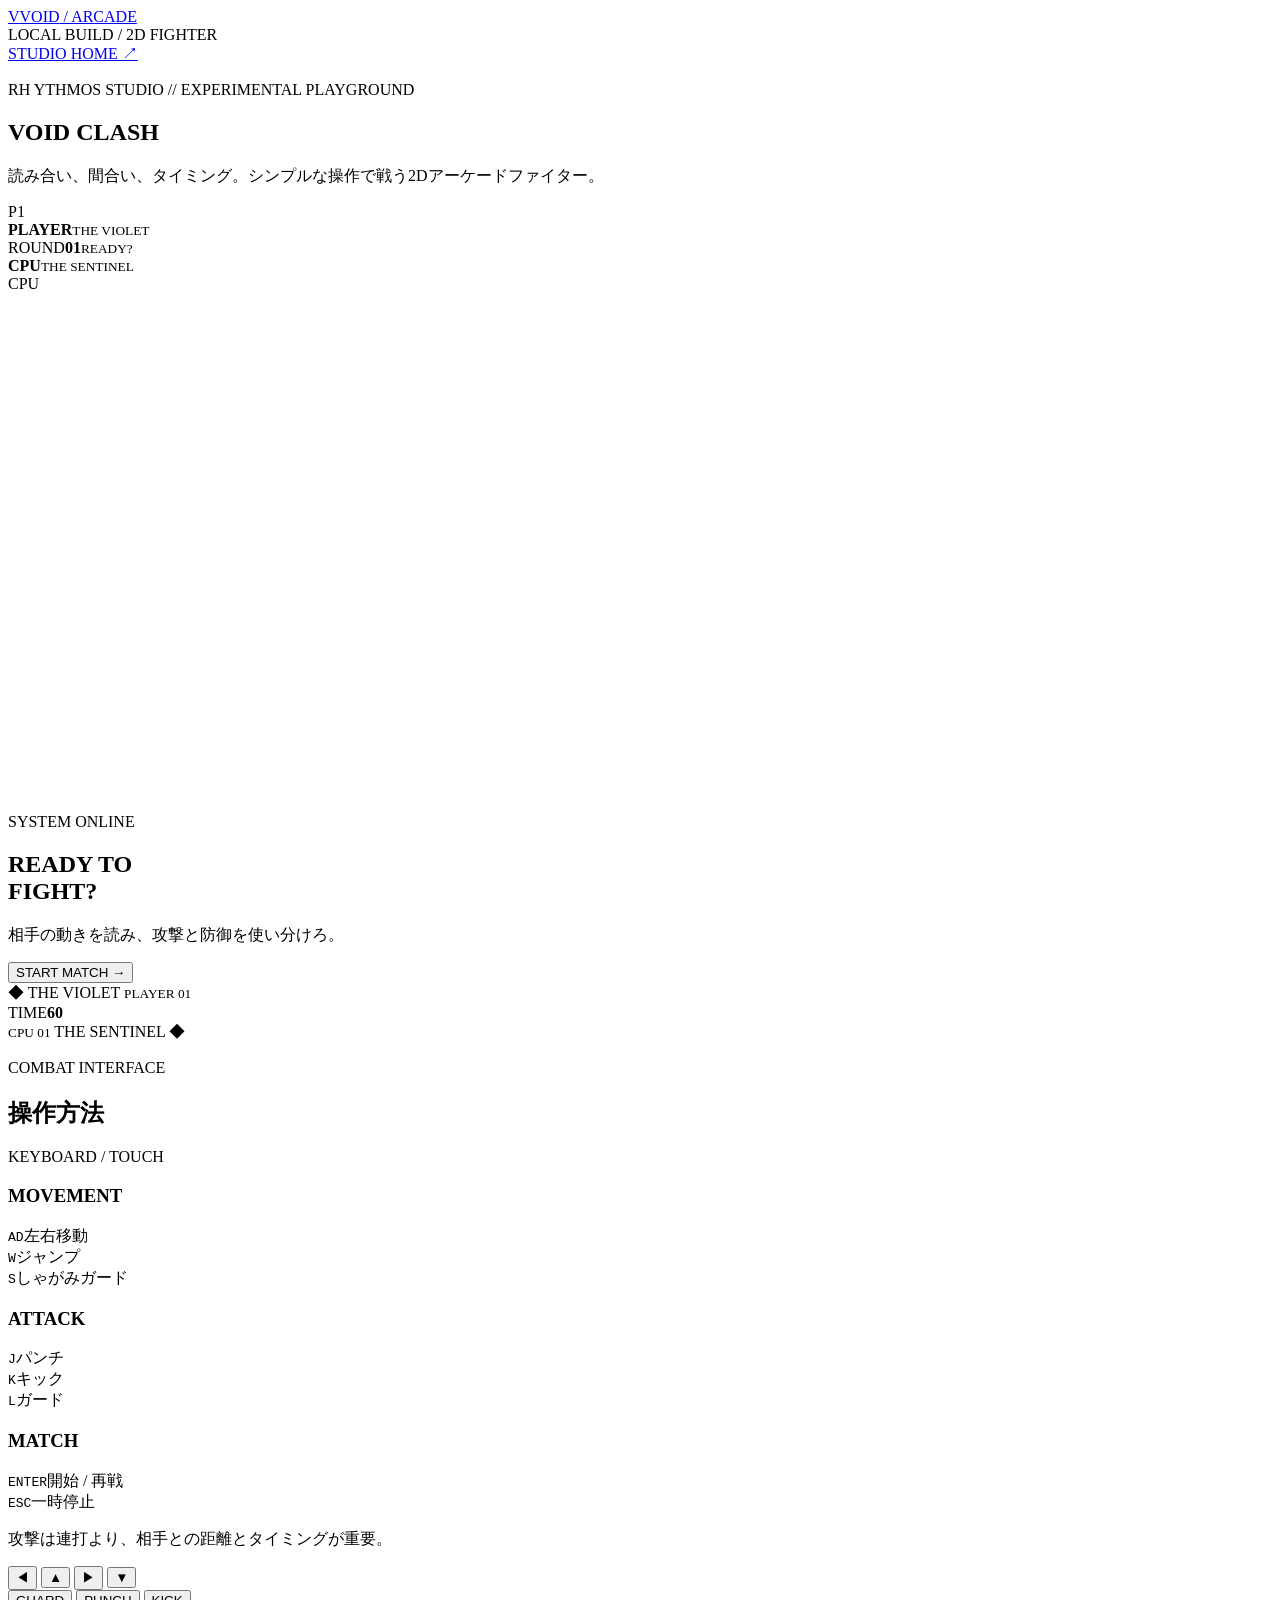
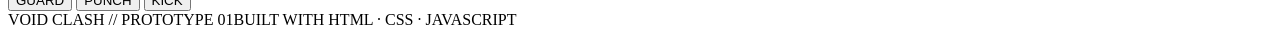
==== games/index.html @ a26259b1 "Add VOID CLASH 2D fighting game" ====
<!doctype html>
<html lang="ja">
<head>
  <meta charset="utf-8">
  <meta name="viewport" content="width=device-width, initial-scale=1, viewport-fit=cover">
  <meta name="theme-color" content="#0b0a18">
  <meta name="description" content="ブラウザで遊べる2D対戦格闘ゲーム。">
  <title>VOID CLASH // 2D FIGHTER</title>
  <link rel="stylesheet" href="./style.css">
  <script src="./game.js" defer></script>
</head>
<body>
  <div class="scanlines" aria-hidden="true"></div>
  <header class="topbar">
    <a class="brand" href="../index.html"><span class="brand-mark">V</span><span>VOID<span class="brand-muted"> / ARCADE</span></span></a>
    <div class="top-meta"><span class="live-dot"></span> LOCAL BUILD <span class="meta-divider">/</span> 2D FIGHTER</div>
    <a class="back-link" href="../index.html">STUDIO HOME ↗</a>
  </header>

  <main class="page-shell">
    <section class="intro">
      <p class="eyebrow">RH YTHMOS STUDIO // EXPERIMENTAL PLAYGROUND</p>
      <h1>VOID <span>CLASH</span></h1>
      <p class="intro-copy">読み合い、間合い、タイミング。シンプルな操作で戦う2Dアーケードファイター。</p>
    </section>

    <section class="game-panel" aria-label="ゲーム画面">
      <div class="match-header">
        <div class="fighter-label player-label"><span class="side-tag">P1</span><div><strong>PLAYER</strong><small>THE VIOLET</small></div></div>
        <div class="round-display"><span>ROUND</span><strong id="round-number">01</strong><small id="match-status">READY?</small></div>
        <div class="fighter-label enemy-label"><div><strong>CPU</strong><small>THE SENTINEL</small></div><span class="side-tag">CPU</span></div>
      </div>

      <div class="health-row">
        <div class="health-track player-track"><div class="health-fill" id="player-health"></div></div>
        <div class="health-track enemy-track"><div class="health-fill" id="enemy-health"></div></div>
      </div>

      <div class="canvas-wrap">
        <canvas id="arena" width="960" height="500" aria-label="格闘ゲームのアリーナ"></canvas>
        <div class="arena-overlay" id="arena-overlay">
          <div class="overlay-card">
            <p class="overlay-kicker">SYSTEM ONLINE</p>
            <h2 id="overlay-title">READY TO<br><span>FIGHT?</span></h2>
            <p id="overlay-copy">相手の動きを読み、攻撃と防御を使い分けろ。</p>
            <button id="start-button" class="primary-button">START MATCH <span>→</span></button>
          </div>
        </div>
        <div class="hit-flash" id="hit-flash" aria-hidden="true"></div>
      </div>

      <div class="match-footer">
        <div class="fighter-caption"><span class="caption-symbol">◆</span> THE VIOLET <small>PLAYER 01</small></div>
        <div class="timer-box"><span>TIME</span><strong id="timer">60</strong></div>
        <div class="fighter-caption right-caption"><small>CPU 01</small> THE SENTINEL <span class="caption-symbol">◆</span></div>
      </div>
    </section>

    <section class="control-deck">
      <div class="control-heading"><div><p class="eyebrow">COMBAT INTERFACE</p><h2>操作方法</h2></div><span class="control-note">KEYBOARD / TOUCH</span></div>
      <div class="control-grid">
        <div class="control-group">
          <h3>MOVEMENT</h3>
          <div class="key-row"><kbd>A</kbd><kbd>D</kbd><span>左右移動</span></div>
          <div class="key-row"><kbd>W</kbd><span>ジャンプ</span></div>
          <div class="key-row"><kbd>S</kbd><span>しゃがみガード</span></div>
        </div>
        <div class="control-group">
          <h3>ATTACK</h3>
          <div class="key-row"><kbd>J</kbd><span>パンチ</span></div>
          <div class="key-row"><kbd>K</kbd><span>キック</span></div>
          <div class="key-row"><kbd>L</kbd><span>ガード</span></div>
        </div>
        <div class="control-group">
          <h3>MATCH</h3>
          <div class="key-row"><kbd>ENTER</kbd><span>開始 / 再戦</span></div>
          <div class="key-row"><kbd>ESC</kbd><span>一時停止</span></div>
          <p class="control-hint">攻撃は連打より、相手との距離とタイミングが重要。</p>
        </div>
      </div>
      <div class="touch-controls" aria-label="タッチ操作">
        <div class="touch-cluster movement-touch">
          <button data-key="a" aria-label="左へ移動">◀</button>
          <button data-key="w" aria-label="ジャンプ">▲</button>
          <button data-key="d" aria-label="右へ移動">▶</button>
          <button data-key="s" aria-label="しゃがむ">▼</button>
        </div>
        <div class="touch-cluster action-touch">
          <button data-key="l" class="guard-touch">GUARD</button>
          <button data-key="j" class="punch-touch">PUNCH</button>
          <button data-key="k" class="kick-touch">KICK</button>
        </div>
      </div>
    </section>

    <footer class="page-footer"><span>VOID CLASH // PROTOTYPE 01</span><span>BUILT WITH HTML · CSS · JAVASCRIPT</span></footer>
  </main>
</body>
</html>
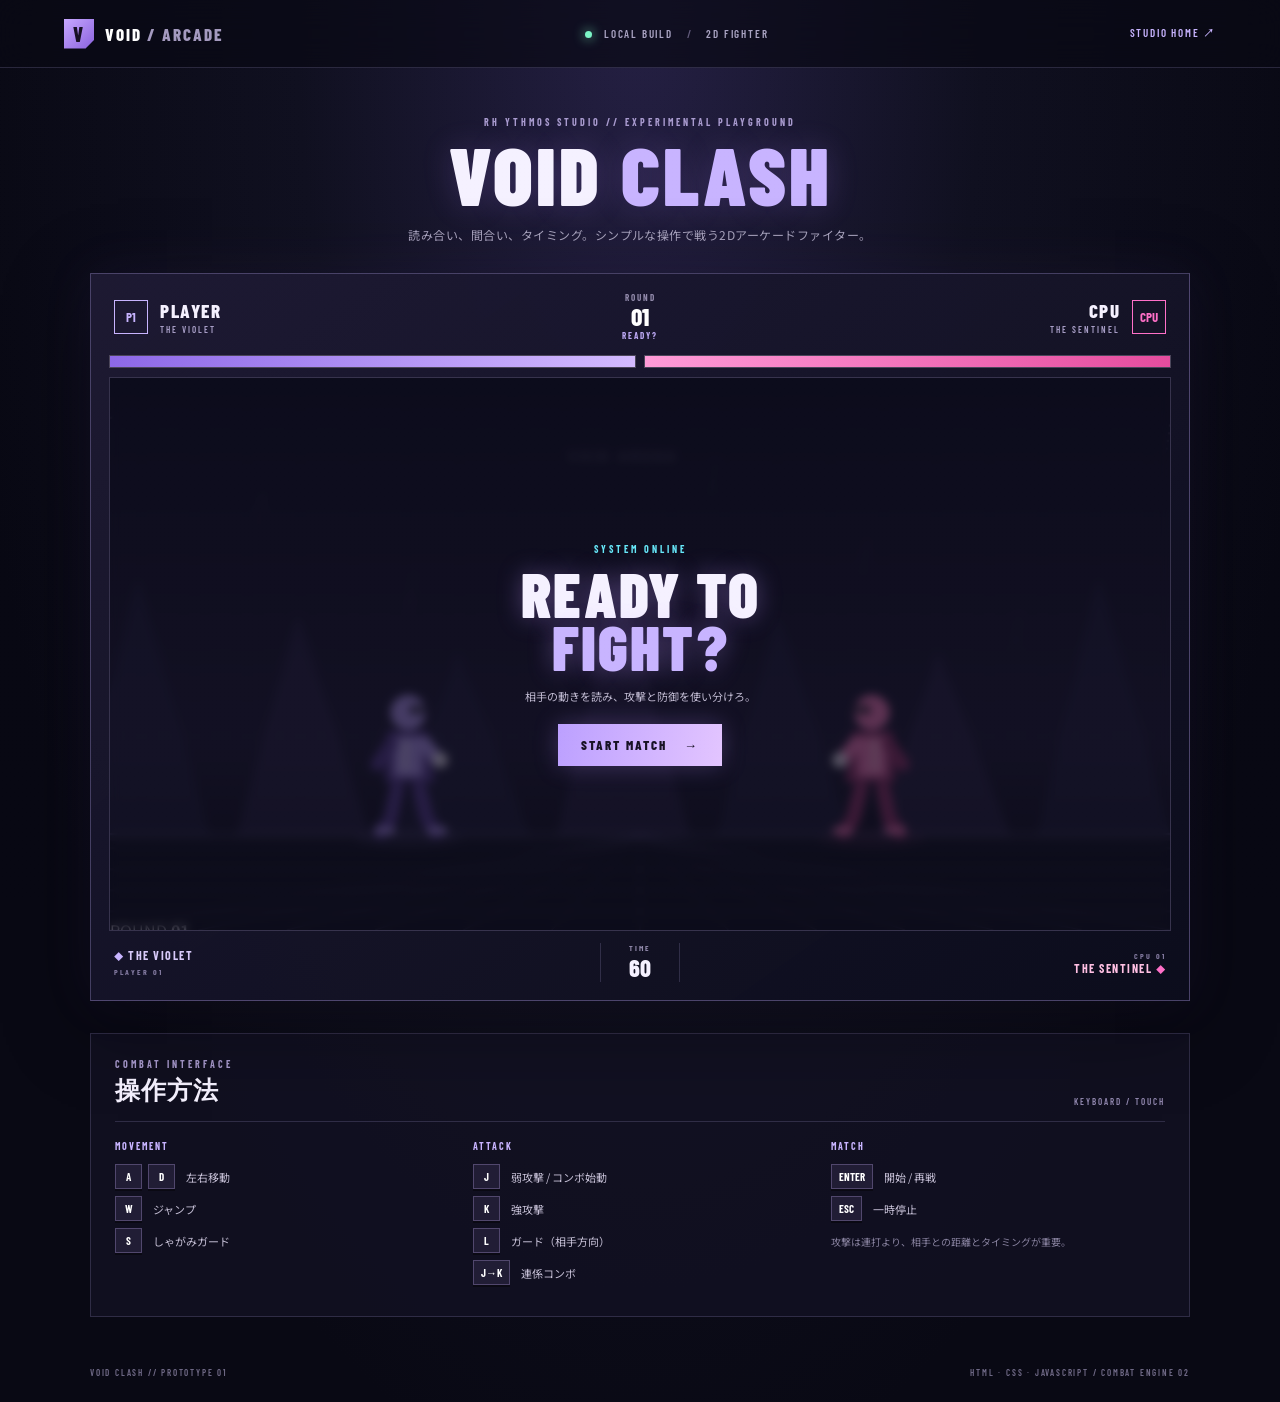
==== commit 84466756: "Upgrade VOID CLASH combat HUD" ====
--- a/games/index.html
+++ b/games/index.html
@@ -35,6 +35,7 @@
         <div class="health-track player-track"><div class="health-fill" id="player-health"></div></div>
         <div class="health-track enemy-track"><div class="health-fill" id="enemy-health"></div></div>
       </div>
+      <div class="meter-row"><div class="meter-track"><div id="player-meter" class="meter-fill"></div></div><div class="meter-track enemy-meter"><div id="enemy-meter" class="meter-fill"></div></div></div>
 
       <div class="canvas-wrap">
         <canvas id="arena" width="960" height="500" aria-label="格闘ゲームのアリーナ"></canvas>
@@ -47,6 +48,8 @@
           </div>
         </div>
         <div class="hit-flash" id="hit-flash" aria-hidden="true"></div>
+        <div class="combat-callout" id="combat-callout" aria-live="polite"></div>
+        <div class="round-banner" id="round-banner">ROUND <strong>01</strong></div>
       </div>
 
       <div class="match-footer">
@@ -67,9 +70,10 @@
         </div>
         <div class="control-group">
           <h3>ATTACK</h3>
-          <div class="key-row"><kbd>J</kbd><span>パンチ</span></div>
-          <div class="key-row"><kbd>K</kbd><span>キック</span></div>
-          <div class="key-row"><kbd>L</kbd><span>ガード</span></div>
+          <div class="key-row"><kbd>J</kbd><span>弱攻撃 / コンボ始動</span></div>
+          <div class="key-row"><kbd>K</kbd><span>強攻撃</span></div>
+          <div class="key-row"><kbd>L</kbd><span>ガード（相手方向）</span></div>
+          <div class="key-row"><kbd>J→K</kbd><span>連係コンボ</span></div>
         </div>
         <div class="control-group">
           <h3>MATCH</h3>
@@ -93,7 +97,7 @@
       </div>
     </section>
 
-    <footer class="page-footer"><span>VOID CLASH // PROTOTYPE 01</span><span>BUILT WITH HTML · CSS · JAVASCRIPT</span></footer>
+    <footer class="page-footer"><span>VOID CLASH // PROTOTYPE 01</span><span>HTML · CSS · JAVASCRIPT / COMBAT ENGINE 02</span></footer>
   </main>
 </body>
 </html>
--- a/games/style.css
+++ b/games/style.css
@@ -0,0 +1,20 @@
+@import url('https://fonts.googleapis.com/css2?family=Barlow+Condensed:wght@500;600;700;800;900&family=Noto+Sans+JP:wght@400;500;700&display=swap');
+:root{color-scheme:dark;--bg:#090914;--panel:#121224;--line:rgba(202,190,255,.17);--lav:#c8b4ff;--pink:#ff70c8;--cyan:#67e8f9;--muted:#8d8aa8}
+*{box-sizing:border-box}
+html{scroll-behavior:smooth}
+body{margin:0;min-height:100vh;background:radial-gradient(ellipse at 50% 0%,#252044 0%,#101020 38%,var(--bg) 76%);color:#f5f1ff;font-family:'Noto Sans JP',sans-serif;overflow-x:hidden}
+.scanlines{position:fixed;inset:0;pointer-events:none;z-index:5;opacity:.12;background:repeating-linear-gradient(0deg,transparent 0 3px,rgba(255,255,255,.06) 4px)}
+.topbar{height:68px;padding:0 clamp(18px,5vw,76px);display:flex;align-items:center;justify-content:space-between;border-bottom:1px solid var(--line);background:rgba(9,9,20,.7);backdrop-filter:blur(16px);position:relative;z-index:6}
+.brand{display:flex;align-items:center;gap:11px;color:#fff;text-decoration:none;font:800 17px 'Barlow Condensed',sans-serif;letter-spacing:2px}.brand-mark{display:grid;place-items:center;width:30px;height:30px;background:linear-gradient(135deg,#c7a8ff,#8a62dd);color:#171024;clip-path:polygon(0 0,100% 0,100% 72%,72% 100%,0 100%);font-size:20px}.brand-muted{color:#a49abf}
+.top-meta,.back-link{font:600 11px 'Barlow Condensed',sans-serif;letter-spacing:1.8px;color:#aaa4c3}.live-dot{display:inline-block;width:7px;height:7px;border-radius:50%;background:#7cf5c6;box-shadow:0 0 12px #7cf5c6;margin-right:8px}.meta-divider{margin:0 10px;color:#625b7c}.back-link{color:var(--lav);text-decoration:none}
+.page-shell{width:min(1100px,calc(100% - 36px));margin:0 auto}.intro{text-align:center;padding:48px 0 30px}.eyebrow{font:700 10px 'Barlow Condensed',sans-serif;letter-spacing:3px;color:#a99bcf;margin:0 0 9px}.intro h1{font:900 clamp(48px,8vw,82px)/.9 'Barlow Condensed',sans-serif;letter-spacing:3px;margin:0;text-shadow:0 0 32px rgba(177,130,255,.2)}.intro h1 span{color:var(--lav)}.intro-copy{font-size:12px;color:#aaa5bf;letter-spacing:.04em;margin:15px 0 0}
+.game-panel{border:1px solid rgba(196,174,255,.3);background:linear-gradient(145deg,rgba(30,26,52,.94),rgba(12,13,28,.97));padding:18px;box-shadow:0 22px 80px rgba(0,0,0,.38),0 0 50px rgba(150,112,255,.08);position:relative}
+.match-header{display:grid;grid-template-columns:1fr 110px 1fr;align-items:center;padding:0 5px 14px}.fighter-label{display:flex;align-items:center;gap:12px}.enemy-label{justify-content:flex-end;text-align:right}.fighter-label strong{display:block;font:800 19px 'Barlow Condensed',sans-serif;letter-spacing:1.5px}.fighter-label small{display:block;color:#aaa0c9;font:600 9px 'Barlow Condensed',sans-serif;letter-spacing:2px;margin-top:2px}.side-tag{display:grid;place-items:center;width:34px;height:34px;border:1px solid var(--lav);color:var(--lav);font:700 13px 'Barlow Condensed',sans-serif}.enemy-label .side-tag{border-color:var(--pink);color:var(--pink)}.round-display{text-align:center}.round-display span,.round-display small{display:block;color:#9189aa;font:700 9px 'Barlow Condensed',sans-serif;letter-spacing:2px}.round-display strong{display:block;font:800 25px 'Barlow Condensed',sans-serif;color:#fff;line-height:1.1}.round-display small{color:#bca8f4}
+.health-row{display:grid;grid-template-columns:1fr 1fr;gap:8px;margin-bottom:9px}.health-track{height:13px;background:#302b42;border:1px solid rgba(255,255,255,.13);overflow:hidden}.health-fill{height:100%;width:100%;transition:width .18s ease}.player-track .health-fill{background:linear-gradient(90deg,#8d68e8,#d3baff);box-shadow:0 0 15px #a98aff}.enemy-track .health-fill{margin-left:auto;background:linear-gradient(90deg,#ff9bd8,#e54c9e);box-shadow:0 0 15px #ff70c8}
+.canvas-wrap{position:relative;overflow:hidden;border:1px solid rgba(207,190,255,.2);background:#101020;line-height:0}canvas{display:block;width:100%;height:auto;aspect-ratio:960/500;touch-action:pan-y}.arena-overlay{position:absolute;inset:0;display:grid;place-items:center;background:rgba(8,8,20,.66);backdrop-filter:blur(5px);line-height:normal;transition:opacity .25s}.arena-overlay.hidden{opacity:0;pointer-events:none}.overlay-card{text-align:center;padding:24px}.overlay-kicker{font:700 10px 'Barlow Condensed',sans-serif;letter-spacing:3px;color:var(--cyan);margin:0 0 12px}.overlay-card h2{font:900 clamp(35px,6vw,62px)/.85 'Barlow Condensed',sans-serif;letter-spacing:2px;margin:0;text-shadow:0 0 24px rgba(187,145,255,.35)}.overlay-card h2 span{color:var(--lav)}.overlay-card>p:not(.overlay-kicker){font-size:11px;color:#c0bad1;margin:15px 0 20px}.primary-button{border:0;padding:13px 23px;background:linear-gradient(100deg,#bca0ff,#e3c5ff);color:#181226;font:800 13px 'Barlow Condensed',sans-serif;letter-spacing:2px;cursor:pointer;box-shadow:0 0 24px rgba(183,145,255,.25);transition:transform .2s,filter .2s}.primary-button:hover{transform:translateY(-2px);filter:brightness(1.1)}.primary-button span{margin-left:12px}.hit-flash{position:absolute;inset:0;pointer-events:none;background:#fff;opacity:0}.hit-flash.active{animation:flash .18s ease-out}@keyframes flash{0%{opacity:.38}100%{opacity:0}}
+.match-footer{display:grid;grid-template-columns:1fr 80px 1fr;align-items:center;padding:12px 5px 0}.fighter-caption{font:700 12px 'Barlow Condensed',sans-serif;letter-spacing:1.5px;color:#d8cafa}.fighter-caption small{display:block;color:#82799f;font-size:8px;letter-spacing:2px;margin-top:3px}.right-caption{text-align:right;color:#ffc0e3}.right-caption small{display:block}.caption-symbol{color:var(--lav);font-size:9px}.right-caption .caption-symbol{color:var(--pink)}.timer-box{text-align:center;border-left:1px solid var(--line);border-right:1px solid var(--line)}.timer-box span{display:block;font:700 8px 'Barlow Condensed',sans-serif;letter-spacing:2px;color:#9189aa}.timer-box strong{font:800 24px 'Barlow Condensed',sans-serif}
+.control-deck{margin:32px 0 50px;padding:24px;border:1px solid var(--line);background:rgba(19,18,36,.7)}.control-heading{display:flex;justify-content:space-between;align-items:end;border-bottom:1px solid var(--line);padding-bottom:14px;margin-bottom:18px}.control-heading .eyebrow{margin-bottom:4px}.control-heading h2{font:800 25px 'Barlow Condensed',sans-serif;letter-spacing:1px;margin:0}.control-note{font:600 9px 'Barlow Condensed',sans-serif;letter-spacing:2px;color:#9389b1}.control-grid{display:grid;grid-template-columns:repeat(3,1fr);gap:24px}.control-group h3{font:700 10px 'Barlow Condensed',sans-serif;letter-spacing:2px;color:var(--lav);margin:0 0 12px}.key-row{display:flex;align-items:center;gap:6px;margin:7px 0;font-size:11px;color:#c6c0d6}.key-row kbd{min-width:27px;padding:5px 7px;text-align:center;border:1px solid #51476d;background:#211d35;color:#fff;font:700 11px 'Barlow Condensed',sans-serif;box-shadow:0 2px 0 #0a0913}.key-row span{margin-left:5px}.control-hint{font-size:10px;line-height:1.8;color:#88829f;margin-top:12px}.touch-controls{display:none;justify-content:space-between;gap:16px;margin-top:22px}.touch-cluster{display:grid;gap:7px}.movement-touch{grid-template-columns:repeat(3,48px)}.movement-touch button:nth-child(2){grid-column:2;grid-row:1}.movement-touch button:nth-child(1){grid-column:1;grid-row:2}.movement-touch button:nth-child(3){grid-column:3;grid-row:2}.movement-touch button:nth-child(4){grid-column:2;grid-row:2}.touch-cluster button{min-height:42px;border:1px solid #5a4c7d;background:#211c35;color:#eee5ff;font:700 11px 'Barlow Condensed',sans-serif;touch-action:none}.action-touch{grid-template-columns:repeat(3,minmax(62px,1fr));flex:1;align-content:end}.touch-cluster .punch-touch{background:#6844a9}.touch-cluster .kick-touch{background:#913c76}.touch-cluster .guard-touch{background:#285b72}.touch-cluster button:active{filter:brightness(1.4);transform:translateY(1px)}
+.page-footer{display:flex;justify-content:space-between;padding:0 0 24px;color:#706a87;font:600 9px 'Barlow Condensed',sans-serif;letter-spacing:1.8px}
+@media(max-width:700px){.topbar{height:56px}.top-meta{display:none}.page-shell{width:min(100% - 20px,1100px)}.intro{padding:35px 0 22px}.intro-copy{font-size:10px;line-height:1.8}.game-panel{padding:10px}.match-header{grid-template-columns:1fr 64px 1fr;padding-bottom:10px}.fighter-label{gap:7px}.fighter-label strong{font-size:15px}.fighter-label small{font-size:8px;letter-spacing:1px}.side-tag{width:28px;height:28px}.round-display strong{font-size:21px}.round-display span,.round-display small{font-size:8px}.control-deck{padding:17px;margin-top:22px}.control-grid{grid-template-columns:1fr 1fr;gap:18px}.control-group:last-child{grid-column:1/-1}.touch-controls{display:flex}.page-footer{font-size:8px;gap:10px}.back-link{font-size:9px}}
+@media(max-width:420px){.fighter-label strong{font-size:13px}.fighter-label small{font-size:7px}.match-footer{grid-template-columns:1fr 58px 1fr}.fighter-caption{font-size:10px}.action-touch{gap:5px}.action-touch button{font-size:9px}.control-heading h2{font-size:22px}}
+@media(prefers-reduced-motion:reduce){*,*::before,*::after{scroll-behavior:auto!important;animation-duration:.01ms!important;transition-duration:.01ms!important}}
